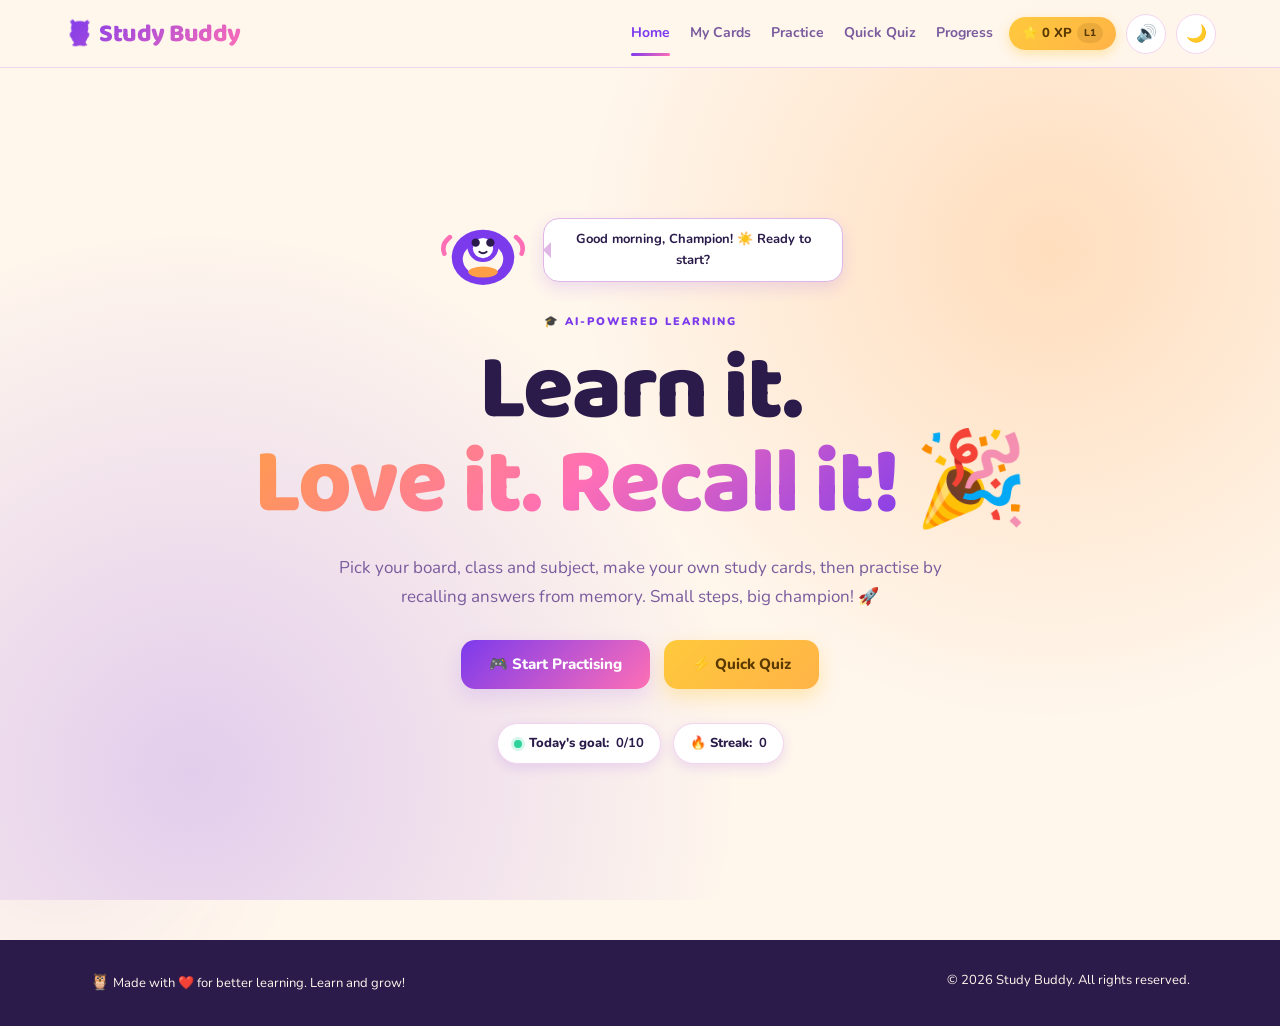
==== index.html @ 5b02f019 "Initial commit — Study Buddy project" ====
<!DOCTYPE html>
<html lang="en">

<head>
    <meta charset="UTF-8">
    <meta name="viewport" content="width=device-width, initial-scale=1.0">
    <meta name="description" content="Study Buddy — your fun AI learning buddy. Create study cards, practice active recall and grow your streak every day!">
    <title>Study Buddy — 🦉 Your Fun AI Study Buddy</title>
    <link rel="preconnect" href="https://fonts.googleapis.com">
    <link rel="preconnect" href="https://fonts.gstatic.com" crossorigin>
    <link href="https://fonts.googleapis.com/css2?family=Baloo+2:wght@500;700;800&family=Nunito:wght@400;600;700;800;900&display=swap" rel="stylesheet">
    <link rel="stylesheet" href="css/style.css">
</head>

<body onload="init()">

    <!-- Background blobs -->
    <div class="bg-blob blob-1"></div>
    <div class="bg-blob blob-2"></div>

    <!-- Toast notifications -->
    <div id="toastContainer"></div>

    <!-- Confetti canvas -->
    <canvas id="confetti"></canvas>

    <!-- Confirm modal -->
    <div id="modalOverlay" class="hidden">
        <div class="modal-card" role="dialog" aria-modal="true">
            <span class="modal-emoji">🦉</span>
            <h3 id="modalTitle">Are you sure?</h3>
            <p id="modalText"></p>
            <div class="modal-actions">
                <button class="secondary-btn" onclick="closeModal()">Cancel ❤️</button>
                <button class="primary-btn" id="modalConfirmBtn" onclick="confirmModalAction()">Yes, Delete</button>
            </div>
        </div>
    </div>

    <!-- NAVBAR -->
    <header class="navbar">
        <div class="logo"><a href="index.html" style="text-decoration:none;color:inherit">🦉 Study Buddy</a></div>
        <nav>
            <div class="nav-links">
                <a class="nav-link" data-page="home" href="index.html">Home</a>
                <a class="nav-link" data-page="cards" href="cards.html">My Cards</a>
                <a class="nav-link" data-page="practice" href="practice.html">Practice</a>
                <a class="nav-link" data-page="quiz" href="quiz.html">Quick Quiz</a>
                <a class="nav-link" data-page="progress" href="progress.html">Progress</a>
            </div>
            <div class="nav-right">
                <span class="xp-pill" id="navXp">⭐ 0 XP</span>
                <button id="soundToggle" class="icon-btn" onclick="toggleSound()" aria-label="Toggle sound">🔇</button>
                <button id="themeToggle" class="icon-btn" onclick="toggleTheme()" aria-label="Toggle theme">🌙</button>
            </div>
        </nav>
    </header>

    <main>

        <!-- HERO -->
        <section id="home" class="hero">
            <div class="hero-content">
                <div class="mascot-wrap">
                    <div class="mascot" id="mascot">
                        <svg class="mascot-svg" id="mascotSvg" viewBox="0 0 100 100" aria-hidden="true">
                            <g class="mascot-body">
                                <ellipse cx="50" cy="58" rx="34" ry="30" fill="#7C3AED"/>
                                <ellipse cx="50" cy="60" rx="22" ry="18" fill="#FFF6EC"/>
                                <circle cx="50" cy="46" r="17" fill="#7C3AED"/>
                                <circle cx="50" cy="48" r="11" fill="#fff"/>
                                <circle cx="42" cy="42" r="4.5" fill="#2A1B4A"/>
                                <circle cx="58" cy="42" r="4.5" fill="#2A1B4A"/>
                                <path d="M46 52 Q50 55 54 52" stroke="#2A1B4A" stroke-width="2" fill="none" stroke-linecap="round"/>
                                <path d="M14 36 Q4 44 8 54" stroke="#FF6FB5" stroke-width="5" fill="none" stroke-linecap="round"/>
                                <path d="M86 36 Q96 44 92 54" stroke="#FF6FB5" stroke-width="5" fill="none" stroke-linecap="round"/>
                                <ellipse cx="50" cy="74" rx="16" ry="6" fill="#FF9F45"/>
                            </g>
                        </svg>
                    </div>
                    <div class="speech-bubble" id="mascotBubble">Hello, Champion! 🌟 Ready to learn?</div>
                </div>

                <p class="eyebrow">🎓 AI-POWERED LEARNING</p>
                <h1>Learn it.<br><span class="grad">Love it. Recall it!</span> 🎉</h1>
                <p class="hero-text">
                    Pick your board, class and subject, make your own study cards,
                    then practise by recalling answers from memory. Small steps,
                    big champion! 🚀
                </p>

                <div class="hero-actions">
                    <a href="practice.html" class="primary-btn">🎮 Start Practising</a>
                    <a href="quiz.html" class="primary-btn gold">⚡ Quick Quiz</a>
                </div>

                <div class="hero-strip">
                    <span class="hero-chip"><span class="dot"></span>Today's goal: <strong id="heroGoalCount">0/10</strong></span>
                    <span class="hero-chip">🔥 Streak: <strong id="heroStreakCount">0</strong></span>
                </div>
            </div>
        </section>

    </main>

    <footer>
        <p><span class="foot-emoji">🦉</span> Made with ❤️ for better learning. Learn and grow!</p>
        <p>© 2026 Study Buddy. All rights reserved.</p>
    </footer>

    <!-- Mobile bottom nav -->
    <nav id="bottomNav">
        <a href="index.html" class="active" data-nav="home"><span class="nav-emoji">🏠</span>Home</a>
        <a href="cards.html" data-nav="cards"><span class="nav-emoji">🎴</span>Cards</a>
        <a href="practice.html" data-nav="practice"><span class="nav-emoji">🎯</span>Practice</a>
        <a href="quiz.html" data-nav="quiz"><span class="nav-emoji">⚡</span>Quiz</a>
        <a href="progress.html" data-nav="progress"><span class="nav-emoji">📈</span>Progress</a>
    </nav>

    <script src="js/core.js"></script>
    <script src="js/voice.js"></script>
    <script src="js/home.js"></script>
</body>

</html>
---- css/style.css ----
/* ========================================
   STUDY BUDDY — KID-FRIENDLY DESIGN SYSTEM
   ======================================== */

* {
    margin: 0;
    padding: 0;
    box-sizing: border-box;
}

html {
    scroll-behavior: smooth;
}

:root {
    /* --- Light palette (warm cream) --- */
    --bg: #FFF6EC;
    --nav-bg: rgba(255, 246, 236, 0.88);
    --surface: #FFFFFF;
    --surface-soft: #FFF1F8;
    --border: #F3D4EF;
    --border-strong: #E0B6E6;
    --text: #2A1B4A;
    --text-muted: #7A5C9E;
    --primary: #7C3AED;
    --primary-strong: #6D28D9;
    --pink: #FF6FB5;
    --orange: #FF9F45;
    --mint: #2FD29B;
    --sky: #3FA9F5;
    --gold: #FFC93C;
    --danger: #FF6B6B;

    --grad-main: linear-gradient(135deg, #7C3AED, #FF6FB5);
    --grad-fun: linear-gradient(135deg, #FF9F45, #FF6FB5, #7C3AED);
    --grad-mint: linear-gradient(135deg, #2FD29B, #7BE0C0);
    --grad-gold: linear-gradient(135deg, #FFC93C, #FFB347);

    --shadow: rgba(124, 58, 237, 0.14);
    --shadow-deep: rgba(124, 58, 237, 0.22);
    --focus-ring: rgba(124, 58, 237, 0.16);
    --hero-glow: rgba(255, 159, 69, 0.28);
    --hero-glow-2: rgba(124, 58, 237, 0.22);
}

body.dark-mode {
    --bg: #1B1033;
    --nav-bg: rgba(27, 16, 51, 0.88);
    --surface: #3D2D6E;
    --surface-soft: #4A3880;
    --border: #6B4FB0;
    --border-strong: #8568C8;
    --text: #F7EFFF;
    --text-muted: #B7A3D9;
    --primary: #A78BFA;
    --primary-strong: #8B62F5;
    --shadow: rgba(0, 0, 0, 0.35);
    --shadow-deep: rgba(0, 0, 0, 0.5);
    --focus-ring: rgba(167, 139, 250, 0.24);
    --hero-glow: rgba(124, 58, 237, 0.28);
    --hero-glow-2: rgba(255, 111, 181, 0.18);
}

body {
    font-family: "Nunito", "Segoe UI", Arial, sans-serif;
    background: var(--bg);
    color: var(--text);
    line-height: 1.6;
    padding-bottom: 0;
    overflow-x: hidden;
    transition: background 0.35s ease, color 0.35s ease;
}

h1, h2, h3, h4, .logo {
    font-family: "Baloo 2", "Nunito", sans-serif;
}

.hidden {
    display: none !important;
}

/* Soft floating blobs behind content */
.bg-blob {
    position: fixed;
    border-radius: 50%;
    filter: blur(70px);
    opacity: 0.5;
    z-index: -1;
    pointer-events: none;
}
.blob-1 {
    width: 420px;
    height: 420px;
    top: -120px;
    right: -120px;
    background: radial-gradient(circle, var(--hero-glow), transparent 70%);
}
.blob-2 {
    width: 360px;
    height: 360px;
    bottom: -100px;
    left: -120px;
    background: radial-gradient(circle, var(--hero-glow-2), transparent 70%);
}

/* ========================================
   NAVBAR
   ======================================== */

.navbar {
    width: 100%;
    height: 68px;
    padding: 0 5%;
    display: flex;
    align-items: center;
    justify-content: space-between;
    background: var(--nav-bg);
    border-bottom: 1px solid var(--border);
    position: sticky;
    top: 0;
    z-index: 100;
    backdrop-filter: blur(14px);
    -webkit-backdrop-filter: blur(14px);
}

.logo {
    font-size: 25px;
    font-weight: 800;
    letter-spacing: -0.5px;
    background: var(--grad-main);
    -webkit-background-clip: text;
    background-clip: text;
    -webkit-text-fill-color: transparent;
    cursor: pointer;
}

.navbar nav {
    display: flex;
    align-items: center;
    gap: 16px;
}

.nav-links {
    display: flex;
    gap: 20px;
}

.navbar nav a {
    color: var(--text-muted);
    text-decoration: none;
    font-size: 14px;
    font-weight: 700;
    transition: color 0.2s ease;
}

.navbar nav a:hover {
    color: var(--primary);
}

.nav-right {
    display: flex;
    align-items: center;
    gap: 10px;
}

.xp-pill {
    display: inline-flex;
    align-items: center;
    gap: 5px;
    padding: 6px 13px;
    border-radius: 999px;
    background: var(--grad-gold);
    color: #5A3A00;
    font-size: 13px;
    font-weight: 800;
    box-shadow: 0 4px 12px rgba(255, 201, 60, 0.4);
    white-space: nowrap;
}

.xp-pill .lvl-tag {
    font-size: 10px;
    font-weight: 800;
    background: rgba(90, 58, 0, 0.12);
    padding: 2px 7px;
    border-radius: 999px;
}

.icon-btn {
    width: 40px;
    height: 40px;
    display: flex;
    align-items: center;
    justify-content: center;
    border: 1px solid var(--border);
    border-radius: 50%;
    background: var(--surface);
    color: var(--text);
    font-size: 17px;
    cursor: pointer;
    transition: transform 0.2s ease, background 0.2s ease;
}

.icon-btn:hover {
    transform: rotate(12deg) scale(1.06);
}

/* ========================================
   BUTTONS
   ======================================== */

button {
    border: none;
    font-family: inherit;
    cursor: pointer;
}

.primary-btn {
    padding: 15px 28px;
    border-radius: 14px;
    background: var(--grad-main);
    color: #fff;
    font-size: 15px;
    font-weight: 800;
    box-shadow: 0 8px 20px var(--shadow);
    transition: transform 0.2s ease, box-shadow 0.2s ease, opacity 0.2s ease;
}

.primary-btn:hover {
    transform: translateY(-3px);
    box-shadow: 0 14px 30px var(--shadow-deep);
}

.primary-btn:active {
    transform: translateY(0) scale(0.97);
}

.primary-btn:disabled {
    opacity: 0.6;
    cursor: wait;
    transform: none;
}

.primary-btn.gold {
    background: var(--grad-gold);
    color: #5A3A00;
    box-shadow: 0 8px 20px rgba(255, 201, 60, 0.35);
}

.primary-btn.mint {
    background: var(--grad-mint);
    color: #0B4A33;
}

.secondary-btn {
    padding: 12px 18px;
    border: 1px solid var(--border);
    border-radius: 12px;
    background: var(--surface-soft);
    color: var(--text);
    font-size: 14px;
    font-weight: 700;
    transition: transform 0.2s ease, background 0.2s ease, border 0.2s ease;
}

.secondary-btn:hover {
    transform: translateY(-2px);
    border-color: var(--border-strong);
}

.secondary-btn:disabled {
    opacity: 0.6;
    cursor: wait;
    transform: none;
}

.or-text {
    color: var(--text-muted);
    font-size: 13px;
}

/* ========================================
   HERO
   ======================================== */

.hero {
    min-height: calc(100vh - 68px);
    display: flex;
    align-items: center;
    justify-content: center;
    padding: 60px 5%;
    background:
        radial-gradient(circle at 82% 22%, var(--hero-glow), transparent 38%),
        radial-gradient(circle at 15% 85%, var(--hero-glow-2), transparent 42%),
        var(--bg);
}

.hero-content {
    max-width: 860px;
    text-align: center;
}

.mascot-wrap {
    display: flex;
    align-items: center;
    justify-content: center;
    gap: 14px;
    margin-bottom: 12px;
}

.mascot {
    width: 92px;
    height: 92px;
    animation: bob 3s ease-in-out infinite;
}

.mascot svg {
    width: 100%;
    height: 100%;
}

.mascot-svg .eye {
    transition: all 0.25s ease;
}

.mascot-svg .eyes-happy .eye {
    transform: translateY(4px);
}

.speech-bubble {
    position: relative;
    padding: 10px 16px;
    background: var(--surface);
    border: 1.5px solid var(--border-strong);
    border-radius: 16px;
    font-size: 13px;
    font-weight: 700;
    color: var(--text);
    box-shadow: 0 6px 16px var(--shadow);
    max-width: 300px;
    animation: bobSlow 4s ease-in-out infinite;
}

.speech-bubble::before {
    content: "";
    position: absolute;
    left: -9px;
    top: 50%;
    transform: translateY(-50%);
    border: 8px solid transparent;
    border-right-color: var(--border-strong);
}

.eyebrow {
    display: inline-block;
    margin-bottom: 14px;
    font-size: 11px;
    font-weight: 900;
    letter-spacing: 2px;
    color: var(--primary);
    text-transform: uppercase;
}

.hero h1 {
    font-size: clamp(46px, 8vw, 92px);
    line-height: 1.02;
    letter-spacing: -2px;
    font-weight: 800;
    margin-bottom: 22px;
}

.hero h1 .grad {
    background: var(--grad-fun);
    -webkit-background-clip: text;
    background-clip: text;
    -webkit-text-fill-color: transparent;
}

.hero-text {
    max-width: 620px;
    margin: 0 auto 28px;
    color: var(--text-muted);
    font-size: 17px;
    line-height: 1.7;
}

.hero-actions {
    display: flex;
    justify-content: center;
    flex-wrap: wrap;
    gap: 14px;
    margin-bottom: 34px;
}

.hero-strip {
    display: flex;
    justify-content: center;
    flex-wrap: wrap;
    gap: 12px;
}

.hero-chip {
    display: inline-flex;
    align-items: center;
    gap: 7px;
    padding: 9px 16px;
    border-radius: 999px;
    background: var(--surface);
    border: 1px solid var(--border);
    font-size: 13px;
    font-weight: 800;
    color: var(--text);
    box-shadow: 0 4px 12px var(--shadow);
}

.hero-chip .dot {
    width: 8px;
    height: 8px;
    border-radius: 50%;
    background: var(--mint);
    box-shadow: 0 0 0 3px rgba(47, 210, 155, 0.2);
}

/* ========================================
   SECTIONS
   ======================================== */

.cards-section,
.practice-section,
.quiz-section,
.progress-section {
    padding: 90px 7%;
}

.section-heading {
    max-width: 780px;
    margin: 0 auto 42px;
    text-align: center;
}

.section-heading h2 {
    font-size: clamp(34px, 5vw, 56px);
    line-height: 1.05;
    letter-spacing: -1px;
    font-weight: 800;
}

.section-heading h2 .grad {
    background: var(--grad-main);
    -webkit-background-clip: text;
    background-clip: text;
    -webkit-text-fill-color: transparent;
}

.section-description {
    max-width: 620px;
    margin: 10px auto 0;
    color: var(--text-muted);
    line-height: 1.7;
}

/* ========================================
   FORM CONTROLS
   ======================================== */

input[type="text"],
select,
textarea {
    width: 100%;
    padding: 13px 15px;
    border: 1.5px solid var(--border);
    border-radius: 14px;
    background: var(--surface-soft);
    color: var(--text);
    font-family: inherit;
    font-size: 15px;
    outline: none;
    transition: border 0.2s ease, box-shadow 0.2s ease;
}

input[type="text"]:focus,
select:focus,
textarea:focus {
    border-color: var(--primary);
    box-shadow: 0 0 0 4px var(--focus-ring);
}

::placeholder {
    color: var(--text-muted);
    opacity: 0.75;
}

/* ========================================
   CREATE CARD
   ======================================== */

.create-card {
    max-width: 850px;
    margin: 0 auto 70px;
    padding: 34px;
    background: var(--surface);
    border: 1px solid var(--border);
    border-radius: 24px;
    box-shadow: 0 20px 50px var(--shadow);
}

.form-row {
    display: grid;
    grid-template-columns: repeat(4, 1fr);
    gap: 14px;
    margin-bottom: 24px;
}

.form-group {
    margin-bottom: 24px;
}

.form-row .form-group {
    margin-bottom: 0;
}

.form-group label {
    display: block;
    margin-bottom: 9px;
    font-size: 13px;
    font-weight: 800;
    letter-spacing: 0.3px;
    color: var(--text);
}

.form-group textarea {
    min-height: 110px;
    padding: 15px;
    resize: vertical;
    line-height: 1.6;
}

.card-actions {
    display: flex;
    align-items: center;
    gap: 14px;
    flex-wrap: wrap;
    margin-top: 5px;
}

.card-actions .secondary-btn {
    background: var(--grad-main);
    border: none;
    color: #fff;
    box-shadow: 0 6px 16px var(--shadow);
}

.card-actions .secondary-btn:hover {
    border: none;
    transform: translateY(-2px);
}

.card-actions .secondary-btn.manual {
    background: var(--surface-soft);
    border: 1px solid var(--border);
    color: var(--text);
    box-shadow: none;
}

.card-actions .secondary-btn.manual:hover {
    border-color: var(--border-strong);
}

.helper-text {
    margin: 16px 0 22px;
    color: var(--text-muted);
    font-size: 13px;
    line-height: 1.6;
}

.save-card-btn {
    margin-top: 5px;
}

/* ========================================
   MY CARDS — HEADER + FILTERS
   ======================================== */

.saved-cards-container {
    max-width: 1100px;
    margin: 0 auto;
}

.saved-cards-header {
    display: flex;
    align-items: center;
    justify-content: space-between;
    margin-bottom: 18px;
}

.saved-cards-header h3 {
    margin: 4px 0 0;
    font-size: 26px;
}

#cardCount {
    padding: 8px 15px;
    border-radius: 999px;
    background: var(--surface-soft);
    border: 1px solid var(--border);
    color: var(--text-muted);
    font-size: 13px;
    font-weight: 700;
    white-space: nowrap;
}

.filter-bar {
    display: flex;
    flex-wrap: wrap;
    gap: 14px;
    margin-bottom: 26px;
}

.filter-group {
    display: flex;
    flex-direction: column;
    gap: 6px;
    flex: 1;
    min-width: 160px;
    max-width: 240px;
}

.filter-group label {
    font-size: 11px;
    font-weight: 900;
    letter-spacing: 0.5px;
    color: var(--text-muted);
}

/* ========================================
   MY CARDS — GRID
   ======================================== */

#cardsList {
    display: grid;
    grid-template-columns: repeat(auto-fit, minmax(280px, 1fr));
    gap: 20px;
}

.saved-card {
    position: relative;
    display: flex;
    flex-direction: column;
    justify-content: space-between;
    gap: 16px;
    min-height: 185px;
    padding: 22px 22px 20px;
    background: var(--surface);
    border: 1.5px solid var(--border);
    border-radius: 20px;
    overflow: hidden;
    box-shadow: 0 4px 24px var(--shadow), 0 0 40px rgba(139, 98, 245, 0.12);
    transition: transform 0.25s ease, box-shadow 0.25s ease;
}

.saved-card::before {
    content: "";
    position: absolute;
    left: 0;
    top: 0;
    bottom: 0;
    width: 5px;
    background: var(--subj, var(--primary));
}

.saved-card:hover {
    transform: translateY(-5px) rotate(-0.4deg);
    box-shadow: 0 16px 34px var(--shadow);
}

.saved-card-content {
    min-width: 0;
}

.saved-card-content h4 {
    margin-top: 12px;
    font-size: 16px;
    line-height: 1.5;
}

.saved-card-actions {
    display: flex;
    align-items: center;
    gap: 10px;
}

.saved-card-actions .primary-btn {
    flex: 1;
    margin: 0;
    padding: 12px 18px;
    font-size: 14px;
    border-radius: 12px;
}

.delete-btn {
    width: 44px;
    height: 44px;
    display: flex;
    align-items: center;
    justify-content: center;
    border: 1px solid var(--border);
    border-radius: 12px;
    background: var(--surface-soft);
    color: var(--text);
    font-size: 17px;
    transition: transform 0.2s ease, background 0.2s ease;
}

.delete-btn:hover {
    transform: translateY(-2px);
    background: rgba(255, 107, 107, 0.15);
}

.empty-state {
    grid-column: 1 / -1;
    padding: 48px 20px;
    text-align: center;
    border: 2px dashed var(--border-strong);
    border-radius: 20px;
    color: var(--text-muted);
    font-weight: 600;
}

.empty-state .big-emoji {
    display: block;
    font-size: 48px;
    margin-bottom: 10px;
}

.empty-state .empty-title {
    display: block;
    font-size: 17px;
    font-weight: 800;
    color: var(--text);
    margin-bottom: 6px;
}

.empty-state .empty-btn {
    margin-top: 18px;
}

/* ========================================
   CHIPS
   ======================================== */

.chip-row {
    display: flex;
    flex-wrap: wrap;
    gap: 8px;
    margin: 4px 0 6px;
}

.chip {
    padding: 4px 11px;
    border-radius: 999px;
    background: var(--surface-soft);
    border: 1px solid var(--border);
    color: var(--text-muted);
    font-size: 11px;
    font-weight: 800;
    letter-spacing: 0.3px;
    white-space: nowrap;
}

.chip-subject {
    background: var(--subj, var(--primary));
    color: #fff;
    border-color: transparent;
}

/* ========================================
   QUESTION CARD + PRACTICE
   ======================================== */

.question-card {
    max-width: 850px;
    margin: auto;
    padding: 38px;
    background: var(--surface);
    border: 1px solid var(--border);
    border-radius: 24px;
    box-shadow: 0 20px 50px var(--shadow);
}

.question-label {
    margin-bottom: 10px;
    font-size: 11px;
    font-weight: 900;
    letter-spacing: 2px;
    color: var(--text-muted);
}

.question-card h3 {
    font-size: clamp(22px, 4vw, 34px);
    line-height: 1.25;
    margin-bottom: 26px;
}

.answer-area textarea {
    min-height: 150px;
    padding: 16px;
    resize: vertical;
    font-size: 16px;
}

.answer-actions {
    display: flex;
    justify-content: space-between;
    align-items: center;
    gap: 15px;
    margin-top: 16px;
}

.voice-btn,
.check-btn {
    padding: 13px 20px;
    border-radius: 12px;
    font-size: 14px;
    font-weight: 800;
    transition: 0.2s ease;
}

.voice-btn {
    position: relative;
    background: var(--surface-soft);
    border: 1.5px solid var(--border);
    color: var(--text);
}

.voice-btn:hover {
    border-color: var(--border-strong);
}

.voice-btn.recording {
    border-color: var(--danger);
    background: rgba(255, 107, 107, 0.12);
    color: var(--danger);
    animation: micPulse 1.4s ease-in-out infinite;
}

.voice-btn .eq {
    display: inline-flex;
    align-items: flex-end;
    gap: 2px;
    height: 14px;
    margin-left: 6px;
    vertical-align: middle;
}

.voice-btn .eq span {
    display: block;
    width: 3px;
    height: 6px;
    border-radius: 2px;
    background: var(--danger);
    animation: eqBar 0.5s ease-in-out infinite alternate;
}

.voice-btn .eq span:nth-child(2) { animation-delay: 0.15s; }
.voice-btn .eq span:nth-child(3) { animation-delay: 0.3s; }
.voice-btn .eq span:nth-child(4) { animation-delay: 0.1s; }

.check-btn {
    background: var(--grad-main);
    color: #fff;
    box-shadow: 0 8px 20px var(--shadow);
}

.check-btn:hover {
    transform: translateY(-2px);
    box-shadow: 0 12px 26px var(--shadow-deep);
}

.check-btn:disabled {
    opacity: 0.6;
    cursor: wait;
    transform: none;
}

/* ========================================
   RESULT CARD
   ======================================== */

.result-card {
    max-width: 850px;
    margin: 30px auto 0;
    padding: 36px;
    background: var(--surface);
    border: 1px solid var(--border);
    border-radius: 24px;
    box-shadow: 0 20px 50px var(--shadow);
    animation: popIn 0.4s ease;
}

.score-wrap {
    display: flex;
    align-items: center;
    gap: 24px;
    margin-bottom: 20px;
}

.score-ring {
    --ring-value: 0;
    --ring-color: var(--mint);
    width: 108px;
    height: 108px;
    flex-shrink: 0;
}

.score-ring svg {
    width: 100%;
    height: 100%;
    transform: rotate(-90deg);
}

.score-ring .ring-track {
    fill: none;
    stroke: var(--surface-soft);
    stroke-width: 9;
}

.score-ring .ring-fill {
    fill: none;
    stroke: var(--ring-color);
    stroke-width: 9;
    stroke-linecap: round;
    stroke-dasharray: 251.33;
    stroke-dashoffset: calc(251.33 - (251.33 * var(--ring-value)) / 100);
    transition: stroke-dashoffset 0.8s ease;
}

.score-ring .ring-num {
    transform: rotate(90deg);
    transform-origin: center;
    fill: var(--text);
    font-size: 22px;
    font-weight: 800;
    font-family: "Baloo 2", sans-serif;
}

.score-ring .ring-pct {
    transform: rotate(90deg);
    transform-origin: center;
    fill: var(--text-muted);
    font-size: 9px;
}

.result-header {
    flex: 1;
}

.result-header h3 {
    font-size: 28px;
    line-height: 1.1;
}

.result-header p {
    color: var(--text-muted);
    font-size: 15px;
}

.xp-line {
    display: inline-flex;
    align-items: center;
    gap: 6px;
    margin-top: 8px;
    padding: 5px 12px;
    border-radius: 999px;
    background: rgba(255, 201, 60, 0.18);
    color: #B8860B;
    font-size: 13px;
    font-weight: 800;
}

body.dark-mode .xp-line {
    color: var(--gold);
}

.result-card > p.feedback-text {
    color: var(--text-muted);
    margin-bottom: 24px;
    line-height: 1.7;
}

.feedback-grid {
    display: grid;
    grid-template-columns: 1fr 1fr;
    gap: 15px;
    margin-bottom: 18px;
}

.feedback-box {
    padding: 20px;
    border-radius: 16px;
    background: var(--surface-soft);
}

.feedback-box.good {
    background: rgba(47, 210, 155, 0.12);
}

.feedback-box.missed {
    background: rgba(255, 159, 69, 0.12);
}

.feedback-box h4 {
    margin-bottom: 10px;
    font-size: 15px;
}

.feedback-box ul {
    padding-left: 18px;
    color: var(--text-muted);
    font-size: 14px;
    line-height: 1.7;
}

.memory-box {
    padding: 24px;
    border-radius: 16px;
    background: var(--grad-main);
    color: white;
    margin-bottom: 24px;
    box-shadow: 0 10px 24px var(--shadow);
}

.memory-label {
    margin-bottom: 6px;
    font-size: 10px;
    font-weight: 900;
    letter-spacing: 2px;
    color: rgba(255, 255, 255, 0.8);
}

.badge-row {
    display: flex;
    flex-wrap: wrap;
    gap: 8px;
}

.badge-chip {
    display: inline-flex;
    align-items: center;
    gap: 5px;
    padding: 5px 12px;
    border-radius: 999px;
    background: rgba(255, 201, 60, 0.2);
    color: #B8860B;
    font-size: 12px;
    font-weight: 800;
    animation: popIn 0.4s ease;
}

body.dark-mode .badge-chip {
    color: var(--gold);
}

/* ========================================
   QUICK QUIZ
   ======================================== */

.quiz-section {
    background:
        radial-gradient(circle at 15% 20%, var(--hero-glow), transparent 40%),
        radial-gradient(circle at 85% 80%, var(--hero-glow-2), transparent 42%);
    border-top: 1px solid var(--border);
    border-bottom: 1px solid var(--border);
}

.quiz-card {
    max-width: 850px;
    margin: auto;
    padding: 38px;
    background: var(--surface);
    border: 1px solid var(--border);
    border-radius: 24px;
    box-shadow: 0 20px 50px var(--shadow);
    text-align: center;
}

.quiz-card .big-emoji {
    font-size: 56px;
    display: block;
    margin-bottom: 10px;
    animation: bob 2.5s ease-in-out infinite;
}

.quiz-card h3 {
    font-size: clamp(22px, 4vw, 32px);
    margin-bottom: 10px;
}

.quiz-card .quiz-intro {
    color: var(--text-muted);
    margin-bottom: 22px;
}

.quiz-controls {
    display: flex;
    justify-content: center;
    gap: 12px;
    flex-wrap: wrap;
}

.quiz-dots {
    display: flex;
    justify-content: center;
    gap: 9px;
    margin-bottom: 18px;
}

.quiz-dots .qdot {
    width: 12px;
    height: 12px;
    border-radius: 50%;
    background: var(--surface-soft);
    border: 1.5px solid var(--border-strong);
    transition: all 0.25s ease;
}

.quiz-dots .qdot.done {
    background: var(--mint);
    border-color: var(--mint);
}

.quiz-dots .qdot.current {
    background: var(--primary);
    border-color: var(--primary);
    transform: scale(1.3);
}

.quiz-q-num {
    font-size: 12px;
    font-weight: 900;
    letter-spacing: 2px;
    color: var(--text-muted);
    margin-bottom: 8px;
}

.quiz-card .quiz-question {
    font-size: clamp(20px, 3.5vw, 30px);
    line-height: 1.25;
    margin-bottom: 20px;
    text-align: left;
}

.quiz-card .quiz-chips {
    justify-content: center;
    margin-bottom: 12px;
}

.quiz-answer-area {
    margin-bottom: 18px;
    text-align: left;
}

.quiz-answer-area textarea {
    min-height: 120px;
    max-height: 220px;
}

.reveal-area {
    display: none;
    padding: 20px;
    margin-bottom: 18px;
    border-radius: 16px;
    background: var(--surface-soft);
    text-align: left;
    animation: popIn 0.3s ease;
}

.reveal-area.show {
    display: block;
}

.reveal-area .reveal-label {
    font-size: 11px;
    font-weight: 900;
    letter-spacing: 2px;
    color: var(--text-muted);
    margin-bottom: 6px;
}

.reveal-area p {
    font-size: 15px;
    line-height: 1.65;
    color: var(--text);
    white-space: pre-wrap;
}

.quiz-verdict {
    display: flex;
    flex-direction: column;
    align-items: center;
    gap: 12px;
}

.quiz-score-ring {
    --ring-value: 0;
    --ring-color: var(--mint);
    width: 130px;
    height: 130px;
    margin: 6px auto;
}

.quiz-score-ring svg {
    width: 100%;
    height: 100%;
    transform: rotate(-90deg);
}

.quiz-score-ring .ring-track {
    fill: none;
    stroke: var(--surface-soft);
    stroke-width: 10;
}

.quiz-score-ring .ring-fill {
    fill: none;
    stroke: var(--ring-color);
    stroke-width: 10;
    stroke-linecap: round;
    stroke-dasharray: 345.6;
    stroke-dashoffset: calc(345.6 - (345.6 * var(--ring-value)) / 100);
    transition: stroke-dashoffset 0.8s ease;
}

.quiz-score-ring .ring-num {
    transform: rotate(90deg);
    transform-origin: center;
    fill: var(--text);
    font-size: 28px;
    font-weight: 800;
    font-family: "Baloo 2", sans-serif;
}

.quiz-verdict h3 {
    font-size: 26px;
}

.quiz-meta {
    display: flex;
    gap: 14px;
    justify-content: center;
    flex-wrap: wrap;
    margin-bottom: 8px;
}

.quiz-meta .mini-stat {
    padding: 7px 14px;
    border-radius: 999px;
    background: var(--surface-soft);
    border: 1px solid var(--border);
    font-size: 13px;
    font-weight: 800;
}

/* ========================================
   PROGRESS
   ======================================== */

.progress-section {
    background: var(--surface);
    border-top: 1px solid var(--border);
}

.progress-grid {
    max-width: 1050px;
    margin: auto;
    display: grid;
    grid-template-columns: 1.2fr 1fr;
    gap: 22px;
}

.level-card,
.goal-card,
.chart-card,
.badges-card {
    background: var(--surface);
    border: 1px solid var(--border);
    border-radius: 20px;
    box-shadow: 0 14px 34px var(--shadow);
}

.level-card {
    padding: 30px;
    display: flex;
    align-items: center;
    gap: 22px;
}

.level-emoji {
    font-size: 56px;
    background: var(--grad-fun);
    width: 92px;
    height: 92px;
    display: flex;
    align-items: center;
    justify-content: center;
    border-radius: 50%;
    box-shadow: 0 10px 22px var(--shadow);
    animation: bob 3s ease-in-out infinite;
}

.level-info {
    flex: 1;
    min-width: 0;
}

.level-name {
    font-size: 22px;
    font-weight: 800;
}

.level-sub {
    font-size: 13px;
    color: var(--text-muted);
    margin-bottom: 12px;
}

.xp-bar {
    height: 14px;
    border-radius: 999px;
    background: var(--surface-soft);
    overflow: hidden;
}

.xp-bar .xp-fill {
    height: 100%;
    width: 0%;
    border-radius: 999px;
    background: var(--grad-main);
    transition: width 0.6s ease;
}

.xp-bar-note {
    display: flex;
    justify-content: space-between;
    margin-top: 6px;
    font-size: 11px;
    color: var(--text-muted);
    font-weight: 700;
}

.stats-grid {
    display: grid;
    grid-template-columns: repeat(3, 1fr);
    gap: 16px;
    max-width: 1050px;
    margin: 22px auto 0;
}

.stat-card {
    padding: 24px 18px;
    border: 1px solid var(--border);
    border-radius: 18px;
    background: var(--surface-soft);
    text-align: center;
    transition: transform 0.2s ease, box-shadow 0.2s ease;
}

.stat-card:hover {
    transform: translateY(-3px);
    box-shadow: 0 10px 22px var(--shadow);
}

.stat-card .stat-emoji {
    font-size: 24px;
    margin-bottom: 4px;
}

.stat-card span.big {
    display: block;
    font-size: 34px;
    font-weight: 900;
    letter-spacing: -1px;
    background: var(--grad-main);
    -webkit-background-clip: text;
    background-clip: text;
    -webkit-text-fill-color: transparent;
}

.stat-card p {
    color: var(--text-muted);
    font-size: 12.5px;
    font-weight: 700;
}

.goal-card,
.chart-card,
.badges-card {
    padding: 26px;
}

.card-title {
    font-size: 17px;
    font-weight: 800;
    margin-bottom: 14px;
}

.goal-row {
    display: flex;
    align-items: center;
    gap: 20px;
}

.goal-ring-wrap {
    position: relative;
    width: 96px;
    height: 96px;
    flex-shrink: 0;
}

.goal-ring-wrap svg {
    width: 100%;
    height: 100%;
    transform: rotate(-90deg);
}

.goal-ring-track {
    fill: none;
    stroke: var(--surface-soft);
    stroke-width: 9;
}

.goal-ring-fill {
    fill: none;
    stroke: var(--grad-mint);
    stroke-width: 9;
    stroke-linecap: round;
    stroke-dasharray: 251.33;
    stroke-dashoffset: 251.33;
    transition: stroke-dashoffset 0.6s ease;
}

.goal-ring-center {
    position: absolute;
    inset: 0;
    display: flex;
    flex-direction: column;
    align-items: center;
    justify-content: center;
}

.goal-ring-center .num {
    font-size: 26px;
    font-weight: 900;
    font-family: "Baloo 2", sans-serif;
    line-height: 1;
}

.goal-ring-center .cap {
    font-size: 10px;
    color: var(--text-muted);
    font-weight: 700;
}

.goal-text {
    flex: 1;
    font-size: 15px;
    font-weight: 700;
    line-height: 1.6;
}

.goal-text .goal-count {
    color: var(--primary);
    font-weight: 900;
}

.goal-done {
    font-weight: 800;
    color: var(--mint);
}

/* Weekly chart */
.chart-bars {
    display: flex;
    align-items: flex-end;
    gap: 8px;
    height: 120px;
}

.bar-col {
    flex: 1;
    display: flex;
    flex-direction: column;
    align-items: center;
    gap: 6px;
    height: 100%;
    justify-content: flex-end;
}

.bar-col .bar {
    width: 100%;
    max-width: 34px;
    border-radius: 8px 8px 3px 3px;
    background: var(--surface-soft);
    min-height: 4px;
    transition: height 0.5s ease;
}

.bar-col .bar.fill {
    background: var(--grad-main);
}

.bar-col .bar-label {
    font-size: 10px;
    font-weight: 800;
    color: var(--text-muted);
}

.bar-col .bar.val {
    font-size: 10px;
    font-weight: 900;
    color: var(--text);
}

/* Badges */
.badges-grid {
    display: grid;
    grid-template-columns: repeat(auto-fill, minmax(70px, 1fr));
    gap: 12px;
}

.badge {
    display: flex;
    flex-direction: column;
    align-items: center;
    gap: 5px;
    padding: 12px 6px;
    border-radius: 14px;
    background: var(--surface-soft);
    border: 1.5px solid var(--border);
    transition: transform 0.2s ease;
    cursor: default;
    text-align: center;
}

.badge .badge-emoji {
    font-size: 28px;
    line-height: 1;
}

.badge .badge-name {
    font-size: 10px;
    font-weight: 800;
    color: var(--text);
    line-height: 1.2;
}

.badge:hover {
    transform: translateY(-3px);
}

.badge.locked {
    opacity: 0.45;
    filter: grayscale(0.9);
}

.badge.locked .badge-name {
    color: var(--text-muted);
}

.badge.earned {
    background: rgba(255, 201, 60, 0.16);
    border-color: rgba(255, 201, 60, 0.5);
}

/* ========================================
   TOASTS
   ======================================== */

#toastContainer {
    position: fixed;
    top: 80px;
    right: 20px;
    z-index: 300;
    display: flex;
    flex-direction: column;
    gap: 10px;
    max-width: 340px;
    pointer-events: none;
}

.toast {
    display: flex;
    align-items: center;
    gap: 10px;
    padding: 13px 18px;
    border-radius: 14px;
    background: var(--surface);
    border: 1px solid var(--border);
    border-left: 5px solid var(--primary);
    box-shadow: 0 12px 30px var(--shadow-deep);
    font-size: 14px;
    font-weight: 700;
    color: var(--text);
    pointer-events: auto;
    animation: toastIn 0.35s ease;
    cursor: pointer;
}

.toast .toast-emoji {
    font-size: 20px;
}

.toast.success { border-left-color: var(--mint); }
.toast.error { border-left-color: var(--danger); }
.toast.xp { border-left-color: var(--gold); }
.toast.badge { border-left-color: var(--gold); }

.toast.leaving {
    animation: toastOut 0.3s ease forwards;
}

/* ========================================
   MODAL
   ======================================== */

#modalOverlay {
    position: fixed;
    inset: 0;
    z-index: 400;
    background: rgba(43, 17, 65, 0.55);
    backdrop-filter: blur(4px);
    display: flex;
    align-items: center;
    justify-content: center;
    padding: 20px;
}

.modal-card {
    max-width: 400px;
    width: 100%;
    padding: 30px;
    background: var(--surface);
    border-radius: 22px;
    text-align: center;
    box-shadow: 0 24px 60px var(--shadow-deep);
    animation: popIn 0.3s ease;
}

.modal-card .modal-emoji {
    font-size: 48px;
    display: block;
    margin-bottom: 12px;
}

.modal-card h3 {
    font-size: 22px;
    margin-bottom: 8px;
}

.modal-card p {
    color: var(--text-muted);
    font-size: 14px;
    margin-bottom: 22px;
}

.modal-actions {
    display: flex;
    gap: 12px;
    justify-content: center;
}

.modal-actions .primary-btn,
.modal-actions .secondary-btn {
    flex: 1;
    padding: 13px 16px;
}

/* ========================================
   CONFETTI
   ======================================== */

#confetti {
    position: fixed;
    inset: 0;
    width: 100%;
    height: 100%;
    z-index: 500;
    pointer-events: none;
}

/* ========================================
   BOTTOM NAV (MOBILE)
   ======================================== */

#bottomNav {
    display: none;
    position: fixed;
    bottom: 0;
    left: 0;
    right: 0;
    z-index: 200;
    background: var(--nav-bg);
    backdrop-filter: blur(14px);
    -webkit-backdrop-filter: blur(14px);
    border-top: 1px solid var(--border);
    padding: 8px 4px calc(8px + env(safe-area-inset-bottom));
    justify-content: space-around;
}

#bottomNav a {
    display: flex;
    flex-direction: column;
    align-items: center;
    gap: 2px;
    padding: 6px 10px;
    border-radius: 14px;
    text-decoration: none;
    color: var(--text-muted);
    font-size: 10px;
    font-weight: 800;
    transition: color 0.2s ease;
}

#bottomNav a .nav-emoji {
    font-size: 20px;
    line-height: 1;
}

#bottomNav a.active {
    color: var(--primary);
}

#bottomNav a.active .nav-emoji {
    animation: bob 1.5s ease-in-out infinite;
}

/* ========================================
   FOOTER
   ======================================== */

footer {
    padding: 30px 7%;
    display: flex;
    justify-content: space-between;
    gap: 16px;
    background: var(--text);
    color: var(--bg);
    font-size: 13px;
    margin-top: 40px;
}

footer .foot-emoji {
    font-size: 16px;
}

/* ========================================
   SCROLL REVEAL
   ======================================== */

.reveal {
    opacity: 0;
    transform: translateY(22px);
    transition: opacity 0.6s ease, transform 0.6s ease;
}

.reveal.revealed {
    opacity: 1;
    transform: translateY(0);
}

/* ========================================
   ANIMATIONS
   ======================================== */

@keyframes bob {
    0%, 100% { transform: translateY(0); }
    50% { transform: translateY(-6px); }
}

@keyframes bobSlow {
    0%, 100% { transform: translateY(0); }
    50% { transform: translateY(-3px); }
}

@keyframes popIn {
    from { opacity: 0; transform: scale(0.92); }
    to { opacity: 1; transform: scale(1); }
}

@keyframes toastIn {
    from { opacity: 0; transform: translateX(40px); }
    to { opacity: 1; transform: translateX(0); }
}

@keyframes toastOut {
    from { opacity: 1; transform: translateX(0); }
    to { opacity: 0; transform: translateX(40px); }
}

@keyframes micPulse {
    0%, 100% { box-shadow: 0 0 0 0 rgba(255, 107, 107, 0.35); }
    50% { box-shadow: 0 0 0 9px rgba(255, 107, 107, 0); }
}

@keyframes eqBar {
    from { height: 5px; }
    to { height: 14px; }
}

@keyframes shimmer {
    0% { background-position: -200% 0; }
    100% { background-position: 200% 0; }
}

/* ========================================
   DESKTOP (existing nav links visible)
   ======================================== */

@media (max-width: 900px) {
    .form-row {
        grid-template-columns: repeat(2, 1fr);
        gap: 15px;
    }
    .progress-grid {
        grid-template-columns: 1fr;
    }
}

@media (max-width: 700px) {
    .nav-links {
        display: none;
    }

    .navbar {
        padding: 0 4%;
    }

    body {
        padding-bottom: 70px;
    }

    #bottomNav {
        display: flex;
    }

    .cards-section,
    .practice-section,
    .quiz-section,
    .progress-section {
        padding: 66px 5%;
    }

    .hero {
        padding: 50px 5%;
    }

    .mascot {
        width: 70px;
        height: 70px;
    }

    .speech-bubble {
        font-size: 12px;
        max-width: 220px;
    }

    .hero-actions {
        flex-direction: column;
        align-items: stretch;
    }

    .hero-actions .primary-btn,
    .hero-actions .secondary-btn {
        width: 100%;
    }

    .create-card,
    .question-card,
    .quiz-card,
    .result-card {
        padding: 22px;
        border-radius: 18px;
    }

    .form-row {
        grid-template-columns: 1fr;
    }

    .card-actions {
        flex-direction: column;
        align-items: stretch;
    }

    .card-actions .secondary-btn {
        width: 100%;
    }

    .or-text {
        text-align: center;
    }

    .answer-actions {
        flex-direction: column;
        align-items: stretch;
    }

    .voice-btn,
    .check-btn {
        width: 100%;
    }

    .feedback-grid {
        grid-template-columns: 1fr;
    }

    .score-wrap {
        flex-direction: column;
        align-items: center;
        text-align: center;
    }

    .result-header p {
        max-width: 320px;
    }

    .stats-grid {
        grid-template-columns: repeat(3, 1fr);
        gap: 10px;
    }

    .stat-card {
        padding: 18px 8px;
    }

    .stat-card span.big {
        font-size: 26px;
    }

    .level-card {
        flex-direction: column;
        text-align: center;
    }

    .level-emoji {
        width: 76px;
        height: 76px;
        font-size: 44px;
    }

    .xp-bar-note {
        font-size: 10px;
    }

    .goal-row {
        flex-direction: column;
        text-align: center;
    }

    #toastContainer {
        top: 76px;
        right: 10px;
        left: 10px;
        max-width: none;
    }

    footer {
        flex-direction: column;
        text-align: center;
    }
}

/* ========================================
   MULTI-PAGE: DESKTOP NAV ACTIVE STATE
   ======================================== */

.navbar nav a.nav-link.active {
    color: var(--primary);
    position: relative;
}

.navbar nav a.nav-link.active::after {
    content: "";
    position: absolute;
    left: 0;
    right: 0;
    bottom: -11px;
    height: 3px;
    border-radius: 999px;
    background: var(--grad-main);
}

/* Inline anchors styled as primary buttons (hero links) */
a.primary-btn {
    display: inline-block;
    text-decoration: none;
    text-align: center;
    line-height: 1.3;
}

/* ========================================
   MULTI-PAGE: PORTRAIT CARD GRID (side-by-side)
   ======================================== */

#cardsList {
    grid-template-columns: repeat(2, minmax(0, 1fr));
    max-width: 920px;
    margin: 0 auto;
}

.saved-card {
    aspect-ratio: 3 / 4;
    min-height: 0;
}

/* Question + answer previews clamp so the portrait cards stay tidy */
.saved-card-content h4 {
    display: -webkit-box;
    -webkit-line-clamp: 3;
    -webkit-box-orient: vertical;
    overflow: hidden;
}

.saved-card-class {
    margin-top: 8px;
    font-size: 12px;
    font-weight: 700;
    color: var(--text-muted);
}

.saved-card-answer {
    margin-top: 10px;
    display: -webkit-box;
    -webkit-line-clamp: 3;
    -webkit-box-orient: vertical;
    overflow: hidden;
    font-size: 13px;
    line-height: 1.5;
    color: var(--text-muted);
    background: var(--surface-soft);
    border: 1px solid var(--border);
    border-radius: 12px;
    padding: 10px 12px;
}

/* Subject field auto-detect badge in the form label */
.auto-tag {
    display: inline-block;
    vertical-align: middle;
    margin-left: 6px;
    padding: 2px 9px;
    border-radius: 999px;
    background: var(--grad-mint);
    color: #0B4A33;
    font-size: 10px;
    font-weight: 900;
    letter-spacing: 0.5px;
    text-transform: uppercase;
}

/* Wiggle (level-up emoji) — used by addXp() */
@keyframes wiggle {
    0%, 100% { transform: rotate(0); }
    25% { transform: rotate(-10deg); }
    75% { transform: rotate(10deg); }
}

.wiggle {
    animation: wiggle 0.5s ease-in-out;
}

/* ========================================
   MOBILE: portrait cards go single column
   ======================================== */

@media (max-width: 700px) {
    #cardsList {
        grid-template-columns: 1fr;
        max-width: none;
    }

    .saved-card {
        aspect-ratio: auto;
        min-height: 210px;
    }
}
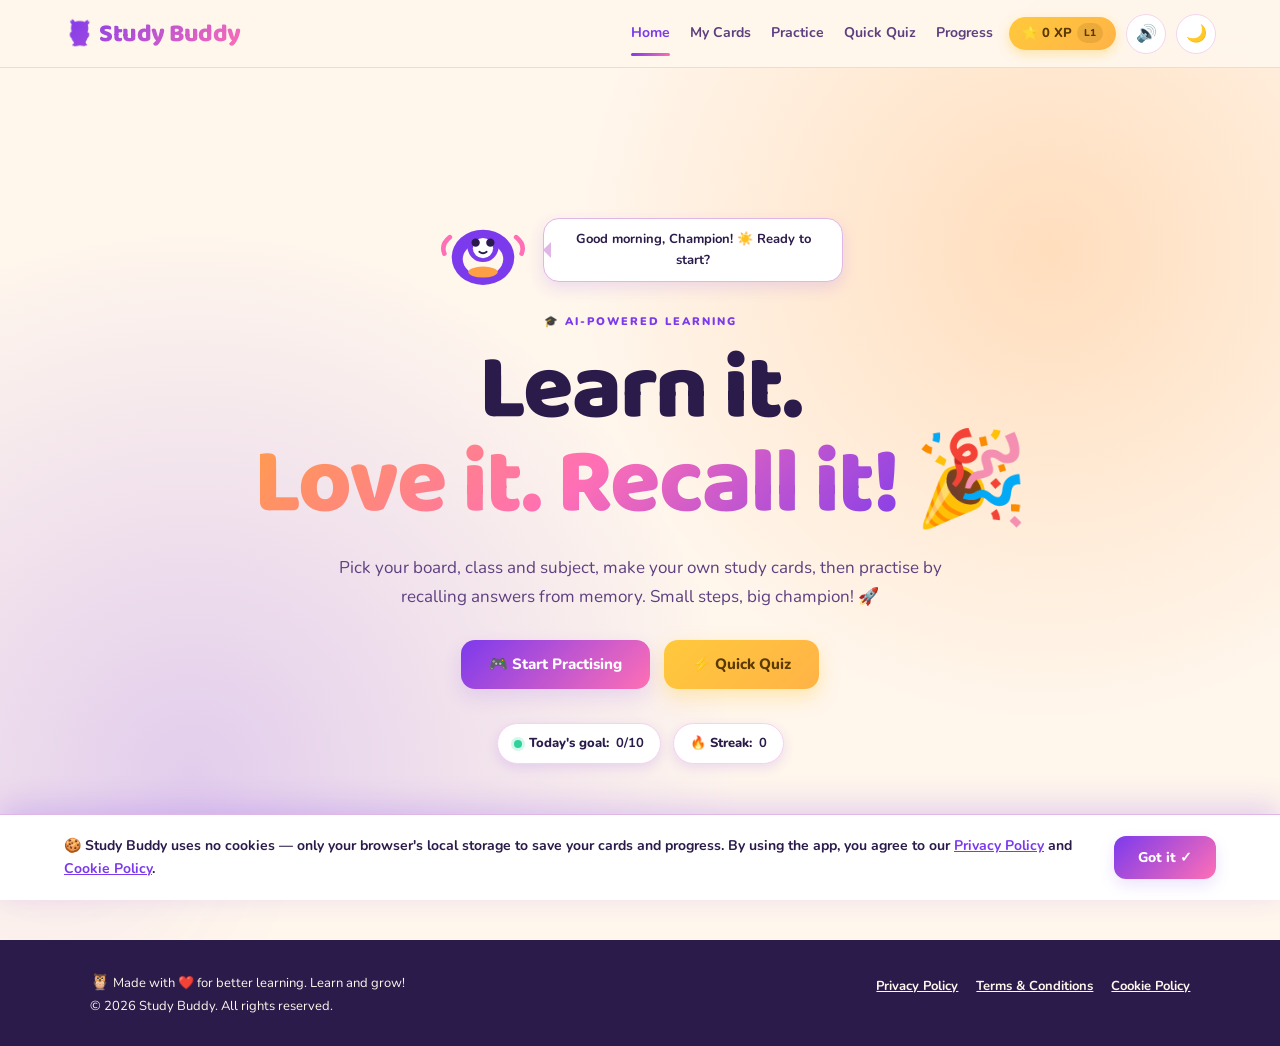
==== commit 8dc843a4: "Add compliance, accessibility, and trust overhaul - Add Privacy Policy, Terms & Conditions, and Cook" ====
--- a/index.html
+++ b/index.html
@@ -37,6 +37,9 @@
         </div>
     </div>
 
+    <!-- Skip to content -->
+    <a href="#mainContent" class="skip-link">Skip to main content</a>
+
     <!-- NAVBAR -->
     <header class="navbar">
         <div class="logo"><a href="index.html" style="text-decoration:none;color:inherit">🦉 Study Buddy</a></div>
@@ -56,7 +59,7 @@
         </nav>
     </header>
 
-    <main>
+    <main id="mainContent">
 
         <!-- HERO -->
         <section id="home" class="hero">
@@ -104,9 +107,25 @@
     </main>
 
     <footer>
-        <p><span class="foot-emoji">🦉</span> Made with ❤️ for better learning. Learn and grow!</p>
-        <p>© 2026 Study Buddy. All rights reserved.</p>
+        <div>
+            <p><span class="foot-emoji">🦉</span> Made with ❤️ for better learning. Learn and grow!</p>
+            <p>© 2026 Study Buddy. All rights reserved.</p>
+        </div>
+        <div class="footer-links">
+            <a href="privacy.html">Privacy Policy</a>
+            <a href="terms.html">Terms &amp; Conditions</a>
+            <a href="cookies.html">Cookie Policy</a>
+        </div>
     </footer>
+
+    <!-- Cookie consent banner -->
+    <div id="cookieBanner" class="hidden">
+        <div class="cookie-text">
+            🍪 Study Buddy uses <strong>no cookies</strong> — only your browser's local storage to save your cards and progress. By using the app, you agree to our
+            <a href="privacy.html">Privacy Policy</a> and <a href="cookies.html">Cookie Policy</a>.
+        </div>
+        <button id="cookieAccept">Got it ✓</button>
+    </div>
 
     <!-- Mobile bottom nav -->
     <nav id="bottomNav">
@@ -120,6 +139,7 @@
     <script src="js/core.js"></script>
     <script src="js/voice.js"></script>
     <script src="js/home.js"></script>
+    <script src="js/cookies.js"></script>
 </body>
 
 </html>
--- a/css/style.css
+++ b/css/style.css
@@ -21,15 +21,15 @@
     --border: #F3D4EF;
     --border-strong: #E0B6E6;
     --text: #2A1B4A;
-    --text-muted: #7A5C9E;
+    --text-muted: #5E4080;
     --primary: #7C3AED;
-    --primary-strong: #6D28D9;
+    --primary-strong: #5B21B6;
     --pink: #FF6FB5;
     --orange: #FF9F45;
     --mint: #2FD29B;
     --sky: #3FA9F5;
-    --gold: #FFC93C;
-    --danger: #FF6B6B;
+    --gold: #E8A800;
+    --danger: #E04848;
 
     --grad-main: linear-gradient(135deg, #7C3AED, #FF6FB5);
     --grad-fun: linear-gradient(135deg, #FF9F45, #FF6FB5, #7C3AED);
@@ -38,7 +38,8 @@
 
     --shadow: rgba(124, 58, 237, 0.14);
     --shadow-deep: rgba(124, 58, 237, 0.22);
-    --focus-ring: rgba(124, 58, 237, 0.16);
+    --focus-ring: rgba(124, 58, 237, 0.30);
+    --focus-outline: #5B21B6;
     --hero-glow: rgba(255, 159, 69, 0.28);
     --hero-glow-2: rgba(124, 58, 237, 0.22);
 }
@@ -51,12 +52,13 @@
     --border: #6B4FB0;
     --border-strong: #8568C8;
     --text: #F7EFFF;
-    --text-muted: #B7A3D9;
+    --text-muted: #D5C6EF;
     --primary: #A78BFA;
     --primary-strong: #8B62F5;
     --shadow: rgba(0, 0, 0, 0.35);
     --shadow-deep: rgba(0, 0, 0, 0.5);
-    --focus-ring: rgba(167, 139, 250, 0.24);
+    --focus-ring: rgba(213, 198, 239, 0.36);
+    --focus-outline: #D5C6EF;
     --hero-glow: rgba(124, 58, 237, 0.28);
     --hero-glow-2: rgba(255, 111, 181, 0.18);
 }
@@ -1751,6 +1753,35 @@
     font-size: 16px;
 }
 
+.footer-links {
+    display: flex;
+    gap: 18px;
+    flex-wrap: wrap;
+    margin-top: 6px;
+}
+
+.footer-links a {
+    color: var(--bg);
+    text-decoration: underline;
+    font-size: 13px;
+    font-weight: 700;
+}
+
+.footer-links a:hover {
+    color: var(--primary-strong);
+}
+
+@media (max-width: 700px) {
+    footer {
+        flex-direction: column;
+        align-items: center;
+        text-align: center;
+    }
+    .footer-links {
+        justify-content: center;
+    }
+}
+
 /* ========================================
    SCROLL REVEAL
    ======================================== */
@@ -2080,4 +2111,166 @@
         aspect-ratio: auto;
         min-height: 210px;
     }
+}
+
+/* ========================================
+   ACCESSIBILITY — SKIP LINK
+   ======================================== */
+
+.skip-link {
+    position: fixed;
+    top: -100%;
+    left: 50%;
+    transform: translateX(-50%);
+    z-index: 9999;
+    padding: 14px 28px;
+    background: var(--primary);
+    color: #fff;
+    font-weight: 800;
+    font-size: 15px;
+    border-radius: 0 0 14px 14px;
+    text-decoration: none;
+    box-shadow: 0 4px 16px var(--shadow-deep);
+    transition: top 0.2s ease;
+}
+
+.skip-link:focus {
+    top: 0;
+    outline: 3px solid var(--focus-outline);
+    outline-offset: 2px;
+}
+
+/* ========================================
+   ACCESSIBILITY — FOCUS STYLES
+   ======================================== */
+
+:focus-visible {
+    outline: 3px solid var(--focus-outline);
+    outline-offset: 3px;
+    border-radius: 4px;
+}
+
+button:focus-visible,
+a:focus-visible,
+input:focus-visible,
+select:focus-visible,
+textarea:focus-visible {
+    outline: 3px solid var(--focus-outline);
+    outline-offset: 3px;
+}
+
+/* ========================================
+   COOKIE CONSENT BANNER
+   ======================================== */
+
+#cookieBanner {
+    position: fixed;
+    bottom: 0;
+    left: 0;
+    right: 0;
+    z-index: 800;
+    background: var(--surface);
+    border-top: 1.5px solid var(--border-strong);
+    box-shadow: 0 -8px 30px var(--shadow-deep);
+    padding: 20px 5%;
+    display: flex;
+    align-items: center;
+    justify-content: space-between;
+    gap: 18px;
+    flex-wrap: wrap;
+    animation: slideUp 0.4s ease;
+}
+
+@keyframes slideUp {
+    from { transform: translateY(100%); }
+    to { transform: translateY(0); }
+}
+
+#cookieBanner .cookie-text {
+    flex: 1;
+    min-width: 260px;
+    font-size: 14px;
+    font-weight: 700;
+    color: var(--text);
+    line-height: 1.6;
+}
+
+#cookieBanner .cookie-text a {
+    color: var(--primary);
+    text-decoration: underline;
+}
+
+#cookieBanner .cookie-text a:hover {
+    color: var(--primary-strong);
+}
+
+#cookieAccept {
+    flex-shrink: 0;
+    padding: 12px 24px;
+    border-radius: 12px;
+    background: var(--grad-main);
+    color: #fff;
+    font-size: 14px;
+    font-weight: 800;
+    border: none;
+    cursor: pointer;
+    box-shadow: 0 6px 16px var(--shadow);
+    transition: transform 0.2s ease;
+}
+
+#cookieAccept:hover {
+    transform: translateY(-2px);
+}
+
+#cookieAccept:focus-visible {
+    outline: 3px solid var(--focus-outline);
+    outline-offset: 3px;
+}
+
+@media (max-width: 700px) {
+    #cookieBanner {
+        flex-direction: column;
+        padding: 16px 5%;
+        gap: 12px;
+    }
+    #cookieAccept {
+        width: 100%;
+    }
+}
+
+/* ========================================
+   FORM CONSENT CHECKBOX
+   ======================================== */
+
+.consent-row {
+    display: flex;
+    align-items: flex-start;
+    gap: 10px;
+    margin: 18px 0 22px;
+    padding: 14px 16px;
+    border-radius: 12px;
+    background: var(--surface-soft);
+    border: 1px solid var(--border);
+}
+
+.consent-row input[type="checkbox"] {
+    width: 20px;
+    height: 20px;
+    min-width: 20px;
+    margin-top: 2px;
+    accent-color: var(--primary);
+    cursor: pointer;
+}
+
+.consent-row label {
+    font-size: 13px;
+    font-weight: 700;
+    color: var(--text-muted);
+    line-height: 1.5;
+    cursor: pointer;
+}
+
+.consent-row label a {
+    color: var(--primary);
+    text-decoration: underline;
 }
